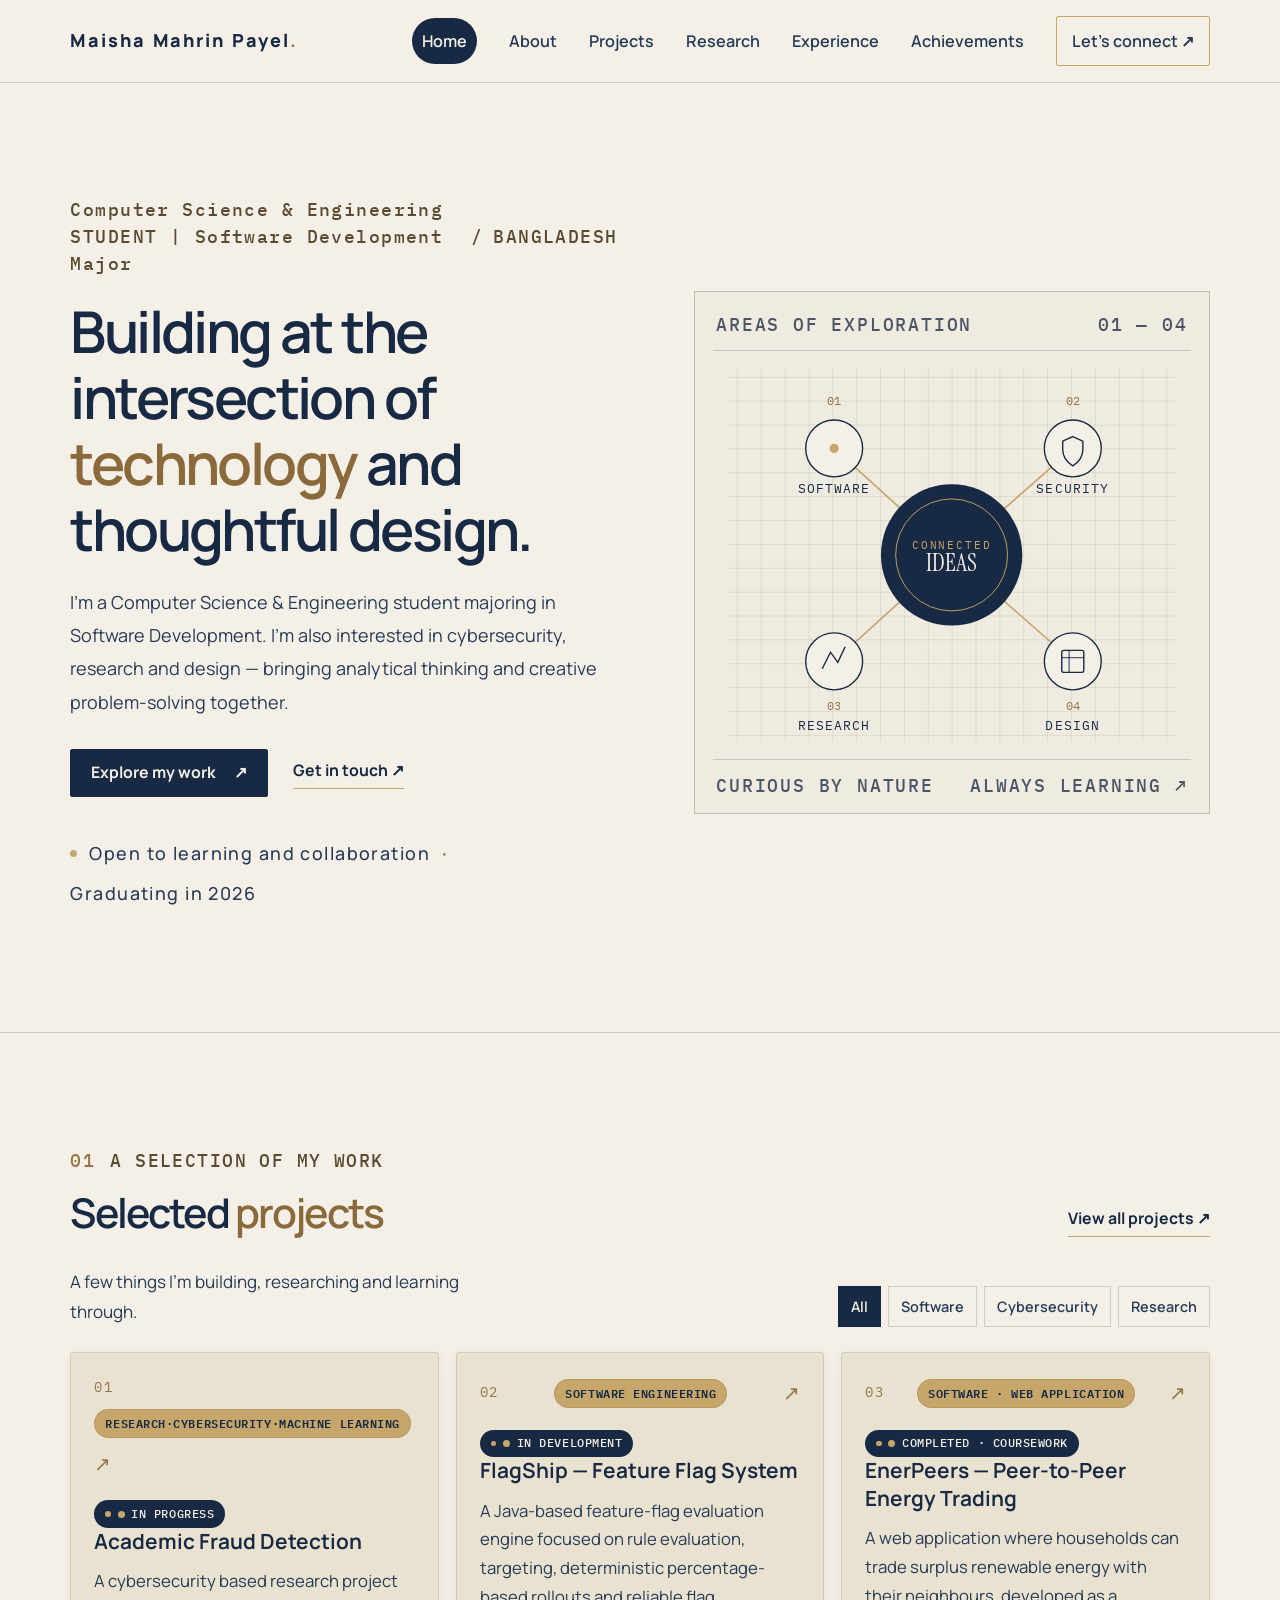
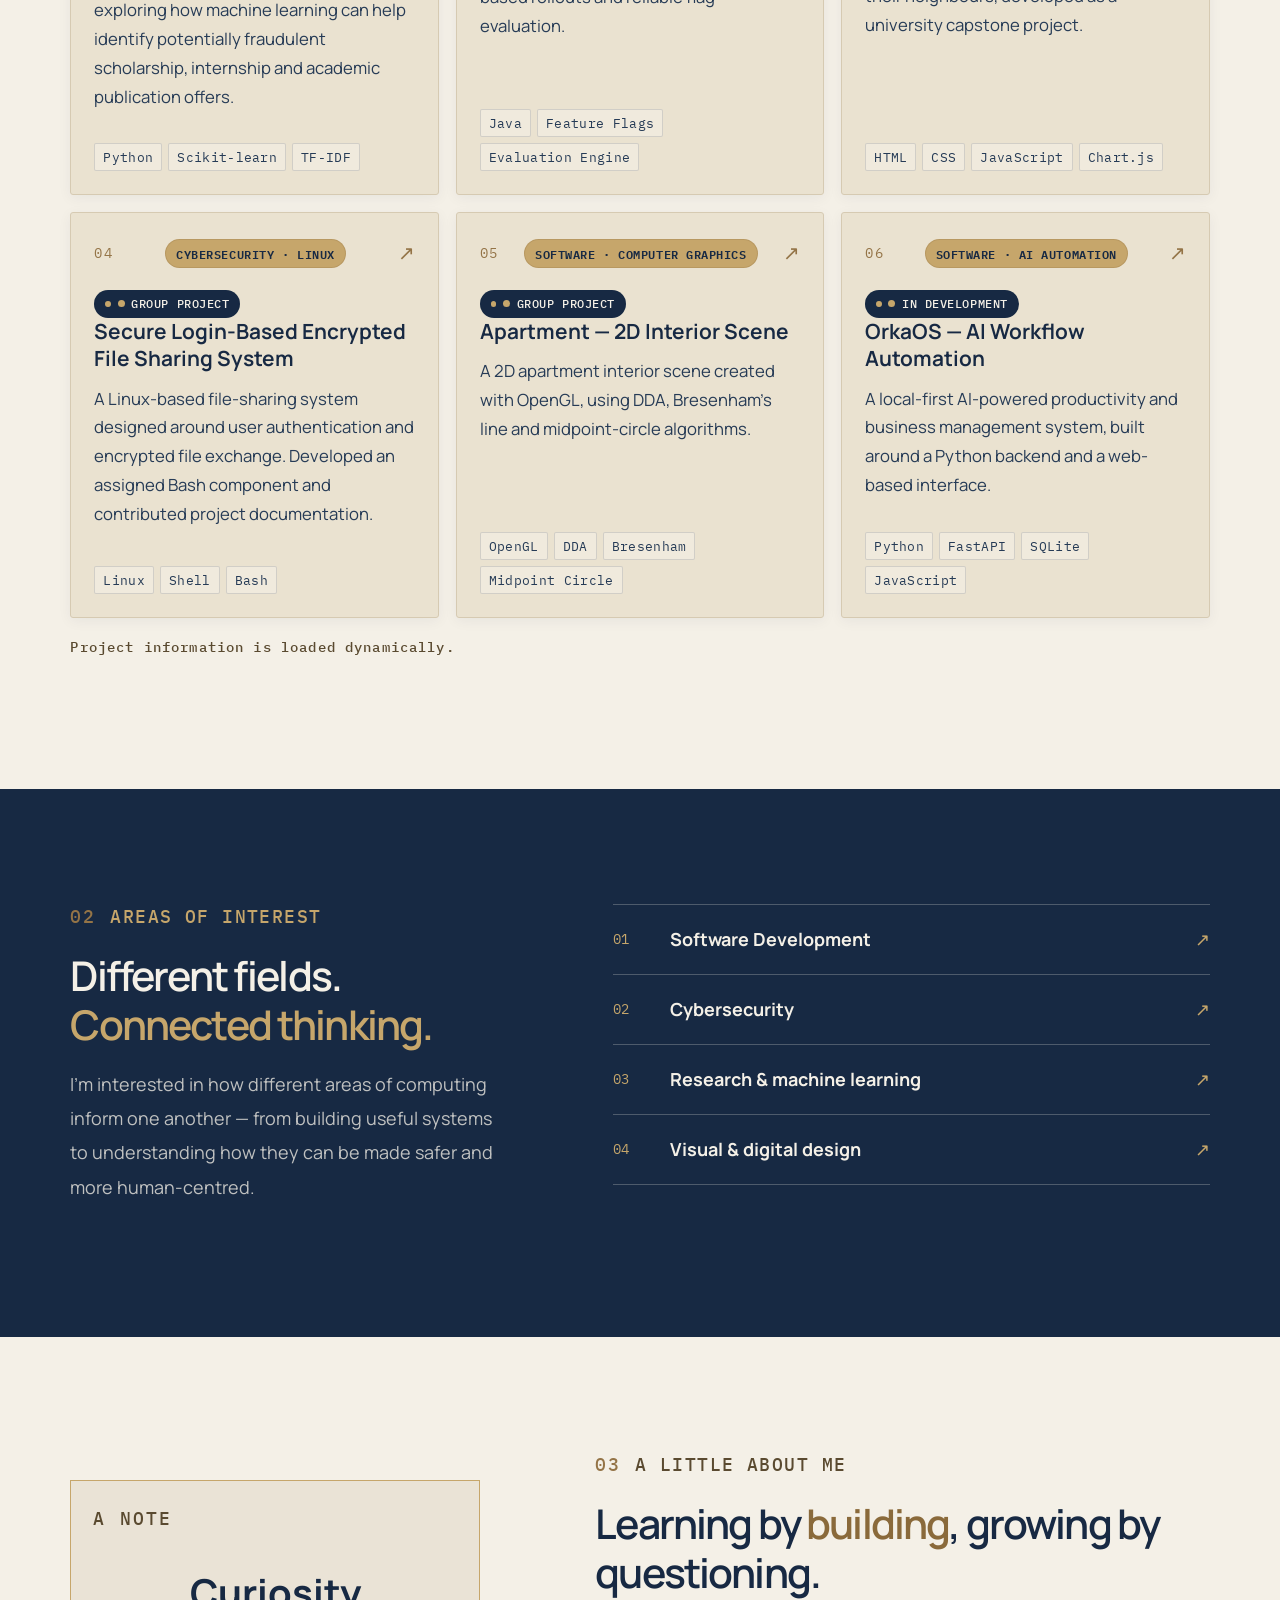
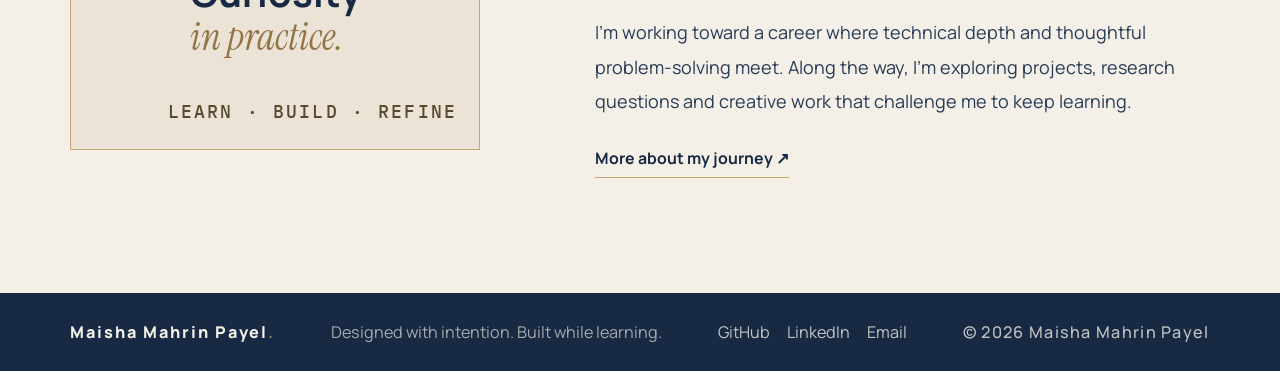
==== index.html @ 0f5368b3 "Initial portfolio" ====
<!DOCTYPE html>
<html lang="en">
<head>
    <meta charset="UTF-8">
    <meta name="viewport" content="width=device-width, initial-scale=1.0">

    <meta name="description" content="Personal portfolio of a Computer Science & Engineering student exploring software, cybersecurity, research and design.">

    <meta property="og:type" content="website">
    <meta property="og:title" content="Maisha Mahrin payel | Computer Science & Engineering Student">
    <meta property="og:description" content="Personal portfolio of a Computer Science & Engineering student exploring software, cybersecurity, research and design.">
    <meta name="theme-color" content="#172943">
    <link rel="icon" href="images/favicon.svg" type="image/svg+xml">

    <title>Maisha Mahrin Payel | Computer Science & Engineering Student | Software Development  Major</title>

    <!-- Google Fonts -->
    <link rel="preconnect" href="https://fonts.googleapis.com">
    <link rel="preconnect" href="https://fonts.gstatic.com" crossorigin>

    <link href="https://fonts.googleapis.com/css2?family=IBM+Plex+Mono:wght@400;500&family=Instrument+Serif:ital@0;1&family=Manrope:wght@400;500;600;700;800&display=swap" rel="stylesheet">

    <!-- CSS -->
    <link rel="stylesheet" href="css/style.css">

    <!-- jQuery -->
    <script src="https://code.jquery.com/jquery-3.7.1.min.js" defer></script>

    <!-- JavaScript -->
    <script src="js/script.js" defer></script>
</head>

<body>

    <a class="skip-link" href="#main">Skip to content</a>

    <!-- NAVIGATION -->
    <header class="site-header">
        <div class="container nav-container">

            <a href="index.html" class="logo">
                Maisha Mahrin Payel<span>.</span>
            </a>

            <button class="menu-toggle"
                    aria-label="Open navigation"
                    aria-expanded="false"
                    aria-controls="primary-nav">
                <span></span>
                <span></span>
            </button>

            <nav id="primary-nav" class="navigation">
                <a href="index.html" class="active">Home</a>
                <a href="about.html">About</a>
                <a href="projects.html">Projects</a>
                <a href="research.html">Research</a>
                <a href="experience.html">Experience</a>
                <a href="achievements.html">Achievements</a>
                <a href="contact.html" class="nav-contact">
                    Let's connect ↗
                </a>
            </nav>

        </div>
    </header>


    <main id="main">

        <!-- HERO SECTION -->
        <section class="hero">
            <div class="container hero-layout">

                <div class="hero-content">

                    <p class="eyebrow">
                        Computer Science & Engineering  STUDENT | Software Development  Major
                        <span>/</span>
                        BANGLADESH
                    </p>

                    <h1>
                        Building at the intersection of
                        <em>technology</em> and thoughtful design.
                    </h1>

                    <p class="hero-description">
                        I'm a Computer Science & Engineering  student majoring in Software
                        Development. I'm also interested in cybersecurity, research and design —
                        bringing analytical thinking and creative
                        problem-solving together.
                    </p>

                    <div class="hero-buttons">
                        <a href="#selected-work" class="button button-primary">
                            Explore my work <span>↗</span>
                        </a>

                        <a href="contact.html" class="text-link">
                            Get in touch ↗
                        </a>
                    </div>

                    <div class="hero-meta">
                        <span class="status-dot"></span>
                        Open to learning and collaboration
                        <span class="meta-separator">·</span>
                        Graduating in 2026
                    </div>

                </div>


                <!-- CUSTOM VISUAL -->
                <div class="hero-visual">

                    <div class="visual-header">
                        <span>AREAS OF EXPLORATION</span>
                        <span>01 — 04</span>
                    </div>

                    <svg class="systems-graphic"
                         viewBox="0 0 520 440"
                         role="img"
                         aria-labelledby="graphic-title graphic-description">

                        <title id="graphic-title">
                            Four connected disciplines
                        </title>

                        <desc id="graphic-description">
                            Software, cybersecurity, research and design
                            connected through a central system.
                        </desc>

                        <defs>
                            <pattern id="grid"
                                     width="26"
                                     height="26"
                                     patternUnits="userSpaceOnUse">
                                <path d="M 26 0 L 0 0 0 26"
                                      fill="none"
                                      stroke="#B9B09F"
                                      stroke-width=".65"/>
                            </pattern>
                        </defs>

                        <rect x="16" y="16"
                              width="488" height="408"
                              fill="url(#grid)"/>

                        <!-- Connections -->
                        <path d="M260 220 L132 104
                                 M260 220 L392 104
                                 M260 220 L132 336
                                 M260 220 L392 336"
                              fill="none"
                              stroke="#C6A66B"
                              stroke-width="1.8"/>

                        <!-- Central element -->
                        <circle cx="260" cy="220" r="77"
                                fill="#172943"/>

                        <circle cx="260" cy="220" r="61"
                                fill="none"
                                stroke="#C6A66B"/>

                        <text x="260" y="214"
                              text-anchor="middle"
                              class="svg-small">
                            CONNECTED
                        </text>

                        <text x="260" y="237"
                              text-anchor="middle"
                              class="svg-large">
                            IDEAS
                        </text>

                        <!-- Software -->
                        <circle cx="132" cy="104" r="31"
                                fill="#F4F0E7"
                                stroke="#172943"
                                stroke-width="1.5"/>

                        <circle cx="132" cy="104" r="5"
                                fill="#C6A66B"/>

                        <text x="132" y="57"
                              text-anchor="middle"
                              class="svg-number">01</text>

                        <text x="132" y="153"
                              text-anchor="middle"
                              class="svg-label">SOFTWARE</text>

                        <!-- Cybersecurity -->
                        <circle cx="392" cy="104" r="31"
                                fill="#F4F0E7"
                                stroke="#172943"
                                stroke-width="1.5"/>

                        <path d="M392 91 L403 96 V105
                                 C403 114 397 120 392 123
                                 C387 120 381 114 381 105 V96 Z"
                              fill="none"
                              stroke="#172943"
                              stroke-width="1.5"/>

                        <text x="392" y="57"
                              text-anchor="middle"
                              class="svg-number">02</text>

                        <text x="392" y="153"
                              text-anchor="middle"
                              class="svg-label">SECURITY</text>

                        <!-- Research -->
                        <circle cx="132" cy="336" r="31"
                                fill="#F4F0E7"
                                stroke="#172943"
                                stroke-width="1.5"/>

                        <path d="M119 344 L128 326 L136 337 L144 320"
                              fill="none"
                              stroke="#172943"
                              stroke-width="1.5"/>

                        <text x="132" y="389"
                              text-anchor="middle"
                              class="svg-number">03</text>

                        <text x="132" y="411"
                              text-anchor="middle"
                              class="svg-label">RESEARCH</text>

                        <!-- Design -->
                        <circle cx="392" cy="336" r="31"
                                fill="#F4F0E7"
                                stroke="#172943"
                                stroke-width="1.5"/>

                        <rect x="380" y="324"
                              width="24" height="24"
                              rx="2"
                              fill="none"
                              stroke="#172943"
                              stroke-width="1.5"/>

                        <path d="M380 332 H404 M388 324 V348"
                              stroke="#172943"/>

                        <text x="392" y="389"
                              text-anchor="middle"
                              class="svg-number">04</text>

                        <text x="392" y="411"
                              text-anchor="middle"
                              class="svg-label">DESIGN</text>

                    </svg>

                    <div class="visual-footer">
                        <span>CURIOUS BY NATURE</span>
                        <span>ALWAYS LEARNING ↗</span>
                    </div>

                </div>

            </div>
        </section>


        <!-- SELECTED PROJECTS -->
        <section class="section projects-section" id="selected-work">

            <div class="container">

                <div class="section-heading">
                    <div>
                        <p class="eyebrow">
                            <span class="gold-number">01</span>
                            A SELECTION OF MY WORK
                        </p>

                        <h2>Selected <em>projects</em></h2>
                    </div>

                    <a href="projects.html" class="text-link desktop-link">
                        View all projects ↗
                    </a>
                </div>


                <div class="project-toolbar">

                    <p>
                        A few things I'm building, researching
                        and learning through.
                    </p>

                    <div class="filters">
                        <button class="filter-button active"
                                data-filter="all"
                                aria-pressed="true">
                            All
                        </button>

                        <button class="filter-button"
                                data-filter="software"
                                aria-pressed="false">
                            Software
                        </button>

                        <button class="filter-button"
                                data-filter="security"
                                aria-pressed="false">
                            Cybersecurity
                        </button>

                        <button class="filter-button"
                                data-filter="research"
                                aria-pressed="false">
                            Research
                        </button>
                    </div>

                </div>


                <!-- AJAX inserts project cards here -->
                <div id="project-grid" class="project-grid" aria-live="polite">
                    <p class="loading-message">
                        Loading projects...
                    </p>
                </div>

                <p class="ajax-note">
                    Project information is loaded dynamically.
                </p>

                <a href="projects.html"
                   class="text-link mobile-project-link">
                    View all projects ↗
                </a>

            </div>
        </section>


        <!-- DISCIPLINES -->
        <section class="disciplines-section">

            <div class="container disciplines-layout">

                <div class="disciplines-intro">

                    <p class="eyebrow">
                        <span class="gold-number">02</span>
                        AREAS OF INTEREST
                    </p>

                    <h2>
                        Different fields.<br>
                        <em>Connected thinking.</em>
                    </h2>

                    <p>
                        I'm interested in how different areas of computing
                        inform one another — from building useful systems
                        to understanding how they can be made safer
                        and more human-centred.
                    </p>

                </div>


                <div class="discipline-list">

                    <a href="projects.html#software"
                       class="discipline-item">
                        <span>01</span>
                        <strong>Software Development </strong>
                        <span class="discipline-arrow">↗</span>
                    </a>

                    <a href="projects.html#cybersecurity"
                       class="discipline-item">
                        <span>02</span>
                        <strong>Cybersecurity</strong>
                        <span class="discipline-arrow">↗</span>
                    </a>

                    <a href="research.html"
                       class="discipline-item">
                        <span>03</span>
                        <strong>Research & machine learning</strong>
                        <span class="discipline-arrow">↗</span>
                    </a>

                    <a href="website.com"

                    class="discipline-item">
                        <span>04</span>
                        <strong>Visual & digital design</strong>
                        <span class="discipline-arrow">↗</span>
                    </a>

                </div>

            </div>
        </section>


        <!-- ABOUT PREVIEW -->
        <section class="section about-preview">

            <div class="container about-layout">

                <div class="about-visual">
                    <span class="about-visual-top">A NOTE</span>

                    <div>
                        <span>Curiosity</span>
                        <em>in practice.</em>
                    </div>

                    <span class="about-visual-bottom">
                        LEARN · BUILD · REFINE
                    </span>
                </div>


                <div class="about-content">

                    <p class="eyebrow">
                        <span class="gold-number">03</span>
                        A LITTLE ABOUT ME
                    </p>

                    <h2>
                        Learning by <em>building</em>,
                        growing by questioning.
                    </h2>

                    <p>
                        I'm working toward a career where technical depth
                        and thoughtful problem-solving meet. Along the way,
                        I'm exploring projects, research questions and
                        creative work that challenge me to keep learning.
                    </p>

                    <a href="about.html" class="text-link">
                        More about my journey ↗
                    </a>

                </div>

            </div>
        </section>

    </main>


    <!-- FOOTER -->
            <footer class="site-footer">

        <div class="container footer-content">

            <a href="index.html" class="logo footer-logo">
                Maisha Mahrin Payel<span>.</span>
            </a>

            <p>Designed with intention. Built while learning.</p>

            <div class="footer-links">
                <a href="https://github.com/Maisha-mp" target="_blank" rel="noopener">GitHub</a>
                <a href="https://www.linkedin.com/in/maisha-mahrin-payel-99aaa5438/" target="_blank" rel="noopener">LinkedIn</a>
                <a href="mailto:maishamahrinpayel@gmail.com">Email</a>
            </div>

            <span class="copyright">
                © <span id="current-year"></span> Maisha Mahrin Payel
            </span>

        </div>
</footer>

</body>
</html>
---- css/style.css ----
/* =========================================*

   PERSONAL PORTFOLIO

   Cream + Navy + Champagne Gold

   Consolidated stylesheet

*========================================= */

:root {

    /* Colour palette */

    --cream: #F4F0E7;

    --cream-dark: #EAE3D6;

    --navy: #172943;

    --navy-soft: #263B56;

    --gold: #C6A66B;

    --gold-dark: #947447;

    --accent: #8A6A3B;

    --ink-soft: #5a4a30;

    --muted: #4A5566;

    --line: rgba(23, 41, 67, 0.18);

    /* Card and box colours */

    --card-bg: #EAE2D0;

    --card-border: #D6CAB2;

    --box-bg: #F4F0E7;

    /* Typography */

    --serif: "Instrument Serif", Georgia, serif;

    --sans: "Manrope", Arial, sans-serif;

    --mono: "IBM Plex Mono", monospace;

    /* Layout */

    --max-width: 1360px;

    --gutter: clamp(22px, 5.5vw, 76px);

    --section-space: clamp(76px, 9vw, 124px);

}

/* =========================================*

   RESET & GLOBAL STYLES

*========================================= */

* {

    box-sizing: border-box;

}

html {

    /* 112.5% = 18px root, so all rem sizes grow by 12.5% */

    font-size: 112.5%;

    scroll-behavior: smooth;

    scroll-padding-top: 90px;

}

body {

    margin: 0;

    background: var(--cream);

    color: var(--navy);

    font-family: var(--sans);

    font-size: clamp(1rem, 1.15vw, 1.2rem);

    line-height: 1.75;

    -webkit-font-smoothing: antialiased;

}

a {

    color: inherit;

    text-decoration: none;

}

button,

input,

select,

textarea {

    font: inherit;

}

button {

    color: inherit;

}

::selection {

    background: var(--navy);

    color: var(--cream);

}

.container {

    width: min(var(--max-width), calc(100% - var(--gutter) * 2));

    margin-inline: auto;

}

.skip-link {

    position: absolute;

    top: -60px;

    left: 12px;

    z-index: 100;

    padding: 10px 14px;

    background: var(--navy);

    color: var(--cream);

}

.skip-link:focus {

    top: 12px;

}

/* =========================================*

   NAVIGATION

*========================================= */

.site-header {

    position: relative;

    z-index: 20;

    background: var(--cream);

    border-bottom: 1px solid var(--line);

}

.nav-container {

    min-height: 82px;

    display: flex;

    align-items: center;

    justify-content: space-between;

    gap: 30px;

}

.logo {

    font-size: clamp(1rem, 1.3vw, 1.15rem);

    font-weight: 800;

    letter-spacing: 0.12em;

    white-space: nowrap;

}

.logo span {

    color: var(--gold-dark);

}

.navigation {

    display: flex;

    align-items: center;

    gap: clamp(17px, 2.5vw, 34px);

}

.navigation a {

    display: inline-flex;

    align-items: center;

    color: var(--navy-soft);

    font-size: clamp(0.9rem, 1vw, 0.98rem);

    font-weight: 600;

    transition: transform 0.25s ease, color 0.25s ease;

}

/* Dock-style magnify on hover */

.navigation a:not(.nav-contact):hover {

    transform: scale(1.12);

}

/* Current page: filled circle behind the link text */

.navigation a.active:not(.nav-contact) {

    min-width: 2.8em;

    height: 2.8em;

    padding: 0 0.6em;

    justify-content: center;

    border-radius: 999px;

    background: var(--navy);

    color: var(--cream);

}

.navigation a.active:not(.nav-contact):hover {

    color: var(--cream);

}

.navigation .nav-contact {

    padding: 10px 15px;

    border: 1px solid var(--gold);

    border-radius: 2px;

}

.navigation a:hover,

.navigation a.active {

    color: var(--gold-dark);

}

.navigation a.active:not(.nav-contact),

.navigation a.active:not(.nav-contact):hover {

    color: var(--cream);

}

.menu-toggle {

    display: none;

    border: 1px solid var(--line);

    background: transparent;

    padding: 10px;

    cursor: pointer;

}

.menu-toggle span {

    display: block;

    width: 21px;

    height: 1px;

    margin: 5px;

    background: var(--navy);

}

/* =========================================*

   TYPOGRAPHY & REUSABLE ELEMENTS

*========================================= */

h1,

h2,

h3,

p {

    margin-top: 0;

}

h1,

h2,

h3 {

    color: var(--navy);

}

h1,

h2 {

    font-weight: 600;

    letter-spacing: -0.045em;

    line-height: 1.2;

}

h1 {

    max-width: 760px;

    margin-bottom: 23px;

    font-size: clamp(2.7rem, 4.5vw, 4rem);

    line-height: 1.15;

}

h2 {

    margin-bottom: 18px;

    font-size: clamp(2.1rem, 3.2vw, 2.9rem);

}

/* Accent words in headings: same font, different colour */

h1 em,

h2 em,

h3 em {

    font-family: inherit;

    font-style: normal;

    font-weight: inherit;

    color: var(--accent);

}

/* Small labels: larger and darker everywhere */

.eyebrow,

.visual-header,

.visual-footer,

.hero-meta,

.project-category,

.project-tech,

.ajax-note,

.copyright,

.about-visual-top,

.about-visual-bottom,

.detail-category,

.detail-skills {

    font-size: clamp(0.85rem, 0.78rem + 0.3vw, 1.05rem);

    font-weight: 500;

    letter-spacing: 0.08em;

    color: var(--ink-soft);

}

.eyebrow {

    display: flex;

    align-items: center;

    gap: 10px;

    margin-bottom: 20px;

    font-family: var(--mono);

    line-height: 1.5;

}

.gold-number {

    color: var(--gold-dark);

    margin-right: 5px;

}

.section-heading {

    display: flex;

    align-items: end;

    justify-content: space-between;

    gap: 24px;

    margin-bottom: 30px;

}

.section-heading .eyebrow {

    margin-bottom: 13px;

}

.section-heading h2 {

    margin-bottom: 0;

}

.text-link {

    display: inline-flex;

    align-items: center;

    gap: 9px;

    padding-bottom: 4px;

    border-bottom: 1px solid var(--gold);

    font-size: clamp(0.88rem, 0.95vw, 0.98rem);

    font-weight: 700;

    transition: gap 0.2s ease;

}

.text-link:hover {

    gap: 14px;

}

.button {

    display: inline-flex;

    align-items: center;

    justify-content: center;

    gap: 18px;

    min-height: 48px;

    padding: 0 20px;

    border: 1px solid var(--navy);

    border-radius: 2px;

    font-size: clamp(0.88rem, 0.95vw, 1rem);

    font-weight: 700;

    cursor: pointer;

    transition: 0.2s ease;

}

.button:hover {

    transform: translateY(-2px);

}

.button-primary {

    background: var(--navy);

    color: var(--cream);

}

.button-primary:hover {

    background: var(--navy-soft);

}

/* Marks details still to be filled in. Search for class="personal" */

.personal,

.detail-personal {

   padding: 0;
    border-bottom: 0;
    background: none;

}

/* =========================================*

   HERO SECTION

*========================================= */

.hero {

    padding: clamp(65px, 8vw, 105px) 0 clamp(75px, 9vw, 112px);

}

.hero-layout {

    display: grid;

    grid-template-columns: minmax(0, 1.03fr) minmax(390px, 0.97fr);

    align-items: center;

    gap: clamp(36px, 6vw, 82px);

}

.hero-content {

    padding-block: 12px;

}

.hero-description {

    max-width: 640px;

    margin-bottom: 30px;

    color: var(--navy-soft);

    font-size: clamp(1rem, 1.2vw, 1.15rem);

    line-height: 1.85;

}

.hero-buttons {

    display: flex;

    align-items: center;

    flex-wrap: wrap;

    gap: 25px;

}

.hero-meta {

    display: flex;

    align-items: center;

    flex-wrap: wrap;

    gap: 12px;

    margin-top: 42px;

    color: var(--navy-soft);

    font-family: var(--sans);

    line-height: 1.6;

}

.status-dot {

    width: 7px;

    height: 7px;

    flex-shrink: 0;

    border-radius: 50%;

    background: var(--gold);

}

.meta-separator {

    color: var(--gold-dark);

    font-weight: 700;

}

/* =========================================*

   HERO VISUAL & SVG

*========================================= */

.hero-visual {

    padding: 17px 18px 12px;

    border: 1px solid rgba(23, 41, 67, 0.24);

    background: rgba(234, 227, 214, 0.42);

}

.visual-header,

.visual-footer {

    display: flex;

    justify-content: space-between;

    color: var(--muted);

    font-family: var(--mono);

    letter-spacing: 0.1em;

}

.visual-header {

    padding: 0 3px 10px;

    border-bottom: 1px solid var(--line);

}

.visual-footer {

    padding: 10px 3px 0;

    border-top: 1px solid var(--line);

}

.systems-graphic {

    display: block;

    width: 100%;

    margin: 2px auto;

}

.svg-small {

    fill: var(--gold);

    font: 12px var(--mono);

    letter-spacing: 2px;

}

.svg-large {

    fill: var(--cream);

    font: 26px var(--serif);

}

.svg-number {

    fill: var(--gold-dark);

    font: 13px var(--mono);

}

.svg-label {

    fill: var(--navy);

    font: 14px var(--mono);

    letter-spacing: 1.2px;

}

/* =========================================*

   SELECTED PROJECTS (index.html and projects.html)

*========================================= */

.section {

    padding: var(--section-space) 0;

}

.projects-section {

    border-top: 1px solid var(--line);

}

.project-toolbar {

    display: flex;

    align-items: end;

    justify-content: space-between;

    gap: 24px;

    margin-bottom: 25px;

}

.project-toolbar > p {

    max-width: 420px;

    margin-bottom: 0;

    color: var(--navy-soft);

    font-size: clamp(0.95rem, 1.1vw, 1.08rem);

}

.filters {

    display: flex;

    flex-wrap: wrap;

    gap: 7px;

}

.filter-button {

    padding: 7px 12px;

    border: 1px solid var(--line);

    background: transparent;

    color: var(--navy-soft);

    font-size: clamp(0.8rem, 0.9vw, 0.9rem);

    font-weight: 600;

    cursor: pointer;

}

.filter-button:hover,

.filter-button.active {

    border-color: var(--navy);

    background: var(--navy);

    color: var(--cream);

}

.project-grid {

    display: grid;

    grid-template-columns: repeat(3, minmax(0, 1fr));

    gap: 17px;

    min-height: 190px;

}

.project-card {

    display: flex;

    flex-direction: column;

    min-height: 255px;

    padding: 23px;

    border: 1px solid var(--card-border);

    background: var(--card-bg);

    box-shadow: 0 2px 10px rgba(23, 41, 67, 0.06);

    transition: 0.2s ease;

}

.project-card:hover {

    transform: translateY(-4px);

    border-color: var(--gold);

}

.project-card-top {

    display: flex;

    justify-content: space-between;

    align-items: center;

    gap: 0.75rem;

    margin-bottom: 27px;

}

.project-category {

    white-space: nowrap;

    font-size: 0.78rem;

    letter-spacing: 0.06em;

    text-transform: uppercase;

    font-family: var(--mono);

}

.project-card h3 {

    margin-bottom: 10px;

    font-size: clamp(1.2rem, 1.6vw, 1.45rem);

    line-height: 1.35;

}

.project-card p {

    margin-bottom: 22px;

    color: var(--muted);

    font-size: clamp(0.95rem, 1.1vw, 1.05rem);

    line-height: 1.8;

}

/* Inner boxes inside the card */

.project-box {

    background: var(--box-bg);

    border: 1px solid var(--card-border);

    border-radius: 8px;

    padding: 0.9rem 1rem;

}

.project-title-box {

    margin: 1rem 0 0.75rem;

}

.project-title-box h3 {

    margin: 0;

}

.project-desc-box {

    margin-bottom: 1rem;

}

.project-desc-box p {

    margin: 0;

}

.project-card-bottom {

    display: flex;

    align-items: center;

    gap: 0.75rem;

    margin-top: auto;

}

.project-skills-box {

    flex: 1;

    min-width: 0;

    padding: 0.7rem 1rem;

}

.project-tech {

    font-family: var(--mono);

    font-size: clamp(0.8rem, 0.88vw, 0.9rem);

    letter-spacing: 0.07em;

    text-transform: uppercase;

    color: var(--navy-soft);

    line-height: 1.7;

}

/* Status pill: filled, text only, not clickable.*

*   Used on project cards (.project-status) and the detail page (.detail-status). */

.project-status,

.detail-status {

    display: inline-flex;

    align-items: center;

    gap: 0.5em;

    align-self: flex-start;

    padding: 0.35em 0.9em;

    border-radius: 999px;

    background: var(--navy);

    color: var(--cream);

    font-family: var(--mono);

    font-size: 0.72rem;

    letter-spacing: 0.06em;

    text-transform: uppercase;

    white-space: nowrap;

    pointer-events: none;

    cursor: default;

}

.project-status::before,

.detail-status::before {

    content: "";

    width: 0.5em;

    height: 0.5em;

    border-radius: 50%;

    background: var(--gold);

}

.loading-message,

.empty-message,

.error-message {

    grid-column: 1 / -1;

    padding: 24px;

    border: 1px dashed var(--line);

    color: var(--muted);

    font-size: clamp(0.95rem, 1vw, 1.05rem);

}

.ajax-note {

    margin-top: 16px;

    font-family: var(--mono);

    font-size: clamp(0.8rem, 0.9vw, 0.9rem);

}

.mobile-project-link {

    display: none;

    margin-top: 24px;

}

/* =========================================*

   DISCIPLINES SECTION

*========================================= */

.disciplines-section {

    padding: var(--section-space) 0;

    background: var(--navy);

    color: var(--cream);

}

.disciplines-layout {

    display: grid;

    grid-template-columns: 0.85fr 1.15fr;

    gap: clamp(45px, 8vw, 110px);

}

.disciplines-section .eyebrow {

    color: var(--gold);

}

.disciplines-section h2 {

    color: var(--cream);

}

.disciplines-section h2 em {

    color: var(--gold);

}

.disciplines-intro > p:last-child {

    max-width: 430px;

    color: rgba(244, 240, 231, 0.76);

    font-size: clamp(1rem, 1.1vw, 1.1rem);

    line-height: 1.9;

}

.discipline-list {

    border-top: 1px solid rgba(244, 240, 231, 0.25);

}

.discipline-item {

    display: grid;

    grid-template-columns: 45px 1fr 24px;

    align-items: center;

    gap: 12px;

    min-height: 70px;

    border-bottom: 1px solid rgba(244, 240, 231, 0.25);

    transition: 0.2s ease;

}

.discipline-item:hover {

    padding-inline: 8px;

    color: var(--gold);

}

.discipline-item > span:first-child {

    color: var(--gold);

    font-family: var(--mono);

    font-size: clamp(0.75rem, 0.85vw, 0.85rem);

}

.discipline-item strong {

    font-size: clamp(1rem, 1.25vw, 1.15rem);

}

.discipline-arrow {

    justify-self: end;

    color: var(--gold);

}

/* Non-link discipline item ("Soon") */

div.discipline-item {

    grid-template-columns: 45px 1fr auto;

    cursor: default;

}

div.discipline-item:hover {

    padding-inline: 0;

    color: inherit;

}

div.discipline-item .discipline-arrow {

    font-family: var(--mono);

    font-size: 0.75rem;

    letter-spacing: 0.08em;

    text-transform: uppercase;

}

/* =========================================*

   ABOUT PREVIEW (index.html)

*========================================= */

.about-layout {

    display: grid;

    grid-template-columns: 0.8fr 1.2fr;

    align-items: center;

    gap: clamp(45px, 9vw, 120px);

}

.about-visual {

    display: flex;

    flex-direction: column;

    justify-content: space-between;

    min-height: 270px;

    padding: 22px;

    border: 1px solid var(--gold);

    background: var(--cream-dark);

}

.about-visual-top,

.about-visual-bottom {

    font-family: var(--mono);

    letter-spacing: 0.12em;

}

.about-visual > div {

    align-self: center;

    color: var(--navy);

    font-size: clamp(2rem, 3vw, 2.6rem);

    font-weight: 700;

    line-height: 1.15;

}

.about-visual em {

    display: block;

    color: var(--gold-dark);

    font-family: var(--serif);

    font-weight: 400;

}

.about-visual-bottom {

    align-self: end;

}

.about-content > p:not(.eyebrow) {

    max-width: 640px;

    margin-bottom: 24px;

    color: var(--navy-soft);

    font-size: clamp(1rem, 1.1vw, 1.1rem);

    line-height: 1.9;

}

/* =========================================*

   CONTACT SECTION (contact.html)

*========================================= */

.contact-section {

    padding: var(--section-space) 0;

    background: var(--cream-dark);

    border-top: 1px solid var(--line);

}

.contact-layout {

    display: grid;

    grid-template-columns: 0.9fr 1.1fr;

    gap: clamp(45px, 8vw, 105px);

    align-items: start;

}

.contact-intro > p:not(.eyebrow) {

    max-width: 430px;

    color: var(--navy-soft);

    font-size: clamp(1rem, 1.1vw, 1.1rem);

    line-height: 1.85;

}

.contact-email {

    display: inline-block;

    margin-top: 12px;

    padding-bottom: 5px;

    border-bottom: 1px solid var(--gold);

    font-size: clamp(0.95rem, 1vw, 1.05rem);

    font-weight: 700;

}

.contact-form {

    display: grid;

    gap: 18px;

}

.form-group {

    display: grid;

    gap: 7px;

    margin: 0;

    padding: 0;

    border: 0;

}

.form-group > label,

.form-group legend {

    color: var(--navy);

    font-size: clamp(0.88rem, 0.95vw, 1rem);

    font-weight: 700;

}

.form-group input:not([_type_="radio"]),

.form-group select,

.form-group textarea {

    width: 100%;

    padding: 11px 12px;

    border: 1px solid rgba(23, 41, 67, 0.28);

    border-radius: 0;

    outline: none;

    background: var(--cream);

    color: var(--navy);

    font-size: clamp(0.95rem, 1vw, 1.05rem);

}

.form-group input:focus,

.form-group select:focus,

.form-group textarea:focus {

    border-color: var(--gold-dark);

    box-shadow: 0 0 0 2px rgba(198, 166, 107, 0.18);

}

.form-group textarea {

    min-height: 90px;

    resize: vertical;

}

.radio-group {

    display: flex;

    flex-wrap: wrap;

    gap: 12px 20px;

}

.radio-group legend {

    width: 100%;

    margin-bottom: 1px;

}

.radio-group label {

    display: inline-flex;

    align-items: center;

    gap: 7px;

    color: var(--navy-soft);

    font-size: clamp(0.85rem, 0.9vw, 0.95rem);

}

.radio-group input {

    accent-color: var(--navy);

}

.contact-form button {

    justify-self: start;

}

.form-feedback {

    margin-top: -7px;

    color: var(--muted);

    font-size: clamp(0.9rem, 0.95vw, 1rem);

}

/* Inline validation messages */

.field-error {

    display: block;

    min-height: 1em;

    margin-top: 0.35rem;

    font-size: 0.85rem;

    color: #b42318;

}

.form-group input[_aria-invalid_="true"],

.form-group select[_aria-invalid_="true"],

.form-group textarea[_aria-invalid_="true"] {

    border-color: #b42318;

}

.form-success {

    margin-top: 1rem;

    padding: 0.75rem 1rem;

    border-left: 3px solid #2e7d32;

    background: #eef6ee;

}

.form-success[hidden] {

    display: none;

}

.form-success a {

    color: var(--navy);

    border-bottom: 1px solid var(--gold);

    font-weight: 600;

}

.form-success .copy-draft {

    padding: 2px 10px;

    border: 1px solid var(--navy);

    background: transparent;

    cursor: pointer;

    font-weight: 600;

}

/* =========================================*

   FOOTER

*========================================= */

.site-footer {

    padding: 25px 0;

    background: var(--navy);

    color: var(--cream);

}

.footer-content {

    display: flex;

    align-items: center;

    justify-content: space-between;

    flex-wrap: wrap;

    gap: 18px 25px;

}

.footer-logo {

    color: var(--cream);

    font-size: clamp(0.9rem, 1vw, 1rem);

}

.footer-content > p {

    margin: 0;

    color: rgba(244, 240, 231, 0.65);

    font-size: clamp(0.9rem, 0.95vw, 1rem);

}

.footer-links {

    display: flex;

    flex-wrap: wrap;

    gap: 17px;

}

.footer-links a,

.copyright {

    color: rgba(244, 240, 231, 0.78);

    font-size: clamp(0.9rem, 0.95vw, 1rem);

}

.footer-links a:hover {

    color: var(--gold);

}

/* =========================================*

   INNER PAGES: SHARED

*========================================= */

.page-hero {

    padding: clamp(56px, 8vw, 104px) 0 clamp(36px, 5vw, 64px);

}

.page-hero h1 {

    max-width: 800px;

}

.page-lead {

    max-width: 720px;

    text-wrap: pretty;

    color: var(--navy-soft);

    font-size: clamp(1.02rem, 1.25vw, 1.18rem);

    line-height: 1.75;

}

/* =========================================*

   ABOUT PAGE (about.html)

*========================================= */

.profile-layout {

    display: grid;

    grid-template-columns: minmax(0, 0.8fr) minmax(0, 1.2fr);

    gap: clamp(32px, 6vw, 84px);

    align-items: start;

}

.profile-photo {

    margin: 0;

}

.profile-photo img {

    display: block;

    width: 100%;

    height: auto;

    border: 1px solid var(--line);

}

.profile-photo figcaption {

    margin-top: 10px;

    color: var(--muted);

    font-family: var(--mono);

    font-size: 0.85rem;

    letter-spacing: 0.06em;

}

.glance {

    margin: 26px 0 0;

    border-top: 1px solid var(--line);

}

.glance div {

    display: grid;

    grid-template-columns: 140px 1fr;

    gap: 16px;

    padding: 14px 0;

    border-bottom: 1px solid var(--line);

}

.glance dt {

    color: var(--gold-dark);

    font-family: var(--mono);

    font-size: 0.85rem;

    letter-spacing: 0.08em;

    text-transform: uppercase;

}

.glance dd {

    margin: 0;

    font-weight: 600;

}

.about-columns {

    display: grid;

    grid-template-columns: repeat(2, minmax(0, 1fr));

    gap: clamp(28px, 5vw, 72px);

}

.about-columns h2 {

    font-size: clamp(1.6rem, 2.3vw, 2.1rem);

}

.focus-list,

.method-list {

    margin: 0;

    padding: 0;

}

.focus-list {

    list-style: none;

    border-top: 1px solid var(--line);

}

.focus-list li {

    padding: 15px 0;

    border-bottom: 1px solid var(--line);

}

.focus-list strong {

    display: block;

    margin-bottom: 4px;

    font-size: 1.15rem;

}

.focus-list span {

    color: var(--muted);

    font-size: 1.02rem;

    line-height: 1.6;

}

/* Numbered list drawn with a CSS counter; it is still an <ol> */

.method-list {

    list-style: none;

    counter-reset: step;

    border-top: 1px solid var(--line);

}

.method-list li {

    counter-increment: step;

    display: grid;

    grid-template-columns: 44px 1fr;

    gap: 6px;

    padding: 15px 0;

    border-bottom: 1px solid var(--line);

    font-size: 1.12rem;

    line-height: 1.55;

}

.method-list li::before {

    content: counter(step) ".";

    color: var(--gold-dark);

    font-family: var(--mono);

    font-weight: 500;

}

.cta-band {

    border-top: 1px solid var(--line);

    text-align: left;

}

.cta-links {

    display: flex;

    flex-wrap: wrap;

    align-items: center;

    gap: 14px 28px;

    margin-top: 22px;

}

/* =========================================*

   PROJECT DETAIL PAGE (flagship.html)

*========================================= */

.detail-back {

    padding-top: 2rem;

}

.detail-grid {

    display: grid;

    grid-template-columns: 1fr 1fr;

    gap: 4rem;

    align-items: stretch;

    padding-top: 1.5rem;

    padding-bottom: 4rem;

}

/* Left column: title block centred vertically */

.detail-info {

    display: flex;

    flex-direction: column;

    justify-content: center;

    gap: 1rem;

}

.detail-content {

    min-width: 0;

}

.detail-category {

    margin: 0;

    font-size: 0.8rem;

}

.detail-title {

    margin: 0;

    font-size: clamp(2rem, 1.5rem + 2vw, 3.2rem);

    line-height: 1.1;

}

.detail-skills {

    margin: 0;

    font-size: 0.9rem;

}

.detail-links {

    display: flex;

    gap: 1.5rem;

}

.detail-section {

    margin-bottom: 2.5rem;

}

.detail-section h2 {

    margin-bottom: 0.75rem;

}

.detail-content blockquote {

    margin: 0;

    padding-left: 1.25rem;

    border-left: 2px solid var(--gold);

}

.detail-diagram {

    margin: 2rem 0 0;

    padding: 1.5rem;

    border: 1px solid var(--card-border);

    background: #EFE9DC;

}

.detail-diagram figcaption {

    margin-top: 1rem;

    font-family: var(--mono);

    font-size: 0.8rem;

    color: var(--ink-soft);

}

.diagram-flow {

    display: flex;

    flex-wrap: wrap;

    align-items: center;

    justify-content: center;

    gap: 0.6rem;

}

.diagram-node {

    padding: 0.9rem 0.8rem;

    border: 1.5px solid var(--navy);

    background: var(--cream);

    font-family: var(--mono);

    font-size: 0.85rem;

    text-align: center;

}

.diagram-arrow {

    color: var(--accent);

    font-size: 1.2rem;

}

/* =========================================*

   RESEARCH PAGE (research.html)

*========================================= */

.research-text {

    max-width: 66ch;

}

.research-text p {

    color: var(--muted);

    line-height: 1.8;

}

.tool-card {

    display: flex;

    flex-wrap: wrap;

    align-items: center;

    justify-content: space-between;

    gap: 18px 32px;

    padding: clamp(22px, 3vw, 34px);

    border: 1px solid var(--gold);

    background: rgba(234, 227, 214, 0.55);

}

.tool-card h2 {

    margin-bottom: 8px;

}

.tool-card p {

    max-width: 52ch;

    margin: 0;

    color: var(--muted);

}

/* =========================================*

   EXPERIENCE PAGE (experience.html)

*========================================= */

.timeline {

    list-style: none;

    margin: 0;

    padding: 0;

}

.timeline-item {

    display: grid;

    grid-template-columns: minmax(150px, 0.3fr) minmax(0, 1fr);

    gap: 12px clamp(24px, 5vw, 72px);

    padding: clamp(28px, 4vw, 44px) 0;

    border-top: 1px solid var(--line);

}

.timeline-date {

    font-family: var(--mono);

    font-size: 0.9rem;

    color: var(--gold-dark);

}

.timeline-body h2 {

    margin: 0 0 4px;

    font-size: clamp(1.4rem, 2.2vw, 1.8rem);

}

.timeline-org {

    margin: 0 0 14px;

    color: var(--navy-soft);

    font-weight: 600;

}

.timeline-body ul.timeline-points {

    margin: 0 0 18px;

    padding-left: 1.1em;

    max-width: 66ch;

    color: var(--muted);

    line-height: 1.8;

}

.skill-tags {

    display: flex;

    flex-wrap: wrap;

    gap: 6px;

    margin: 0;

    padding: 0;

    list-style: none;

}

.skill-tags li {

    padding: 4px 10px;

    border: 1px solid var(--line);

    font-size: 0.82rem;

    font-weight: 600;

    color: var(--navy-soft);

}

/* =========================================*

   TABLET (max-width: 980px)

*========================================= */

@media (max-width: 980px) {

    .navigation {

        gap: 16px;

    }

    .hero-layout {

        grid-template-columns: 1fr 0.9fr;

        gap: 30px;

    }

    .project-grid {

        grid-template-columns: repeat(2, 1fr);

    }

}

/* =========================================*

   MOBILE (max-width: 760px)

*========================================= */

@media (max-width: 760px) {

    :root {

        --gutter: 23px;

        --section-space: 72px;

    }

    .nav-container {

        min-height: 72px;

    }

    .menu-toggle {

        display: block;

    }

    .navigation {

        position: absolute;

        top: 71px;

        left: 0;

        right: 0;

        display: none;

        flex-direction: column;

        align-items: stretch;

        gap: 0;

        padding: 17px var(--gutter) 22px;

        border-bottom: 1px solid var(--line);

        background: var(--cream);

    }

    .navigation.is-open {

        display: flex;

    }

    .navigation a {

        padding: 12px 0;

        border-bottom: 1px solid var(--line);

        font-size: 1rem;

    }

    /* In the mobile list the active page is a full-width pill, not a circle */

    .navigation a.active:not(.nav-contact) {

        height: auto;

        min-width: 0;

        padding: 12px 16px;

        justify-content: flex-start;

        border-bottom: 1px solid var(--line);

        border-radius: 0;

        background: transparent;

        color: var(--gold-dark);

    }

    .navigation .nav-contact {

        margin-top: 12px;

        padding: 11px 13px;

        border: 1px solid var(--gold);

        justify-content: center;

    }

    .hero {

        padding-top: 60px;

    }

    .hero-layout {

        grid-template-columns: 1fr;

    }

    h1 {

        font-size: clamp(2.7rem, 8vw, 3.2rem);

    }

    h2 {

        font-size: clamp(2.1rem, 6vw, 2.6rem);

    }

    .hero-visual {

        max-width: 570px;

        width: 100%;

        margin: 12px auto 0;

    }

    .section-heading,

    .project-toolbar {

        align-items: start;

        flex-direction: column;

    }

    .desktop-link {

        display: none;

    }

    .mobile-project-link {

        display: inline-flex;

    }

    .project-grid {

        grid-template-columns: 1fr;

    }

    .project-card {

        min-height: 220px;

    }

    .disciplines-layout,

    .about-layout,

    .contact-layout {

        grid-template-columns: 1fr;

        gap: 38px;

    }

    .about-visual {

        min-height: 220px;

        max-width: 440px;

    }

    .footer-content {

        align-items: flex-start;

        flex-direction: column;

    }

    .profile-layout,

    .about-columns {

        grid-template-columns: 1fr;

    }

    .profile-photo {

        max-width: 320px;

    }

    .glance div {

        grid-template-columns: 110px 1fr;

    }

    .timeline-item {

        grid-template-columns: 1fr;

    }

    .detail-grid {

        grid-template-columns: 1fr;

        gap: 2.5rem;

    }

    .diagram-arrow {

        transform: rotate(90deg);

    }

}

/* =========================================*

   SMALL MOBILE (max-width: 420px)

*========================================= */

@media (max-width: 420px) {

    body {

        font-size: 1rem;

    }

    h1 {

        font-size: clamp(2.5rem, 10vw, 2.9rem);

    }

    h2 {

        font-size: clamp(2rem, 8vw, 2.3rem);

    }

    .hero-buttons {

        align-items: flex-start;

        flex-direction: column;

        gap: 17px;

    }

    .hero-meta {

        align-items: flex-start;

        flex-direction: column;

        gap: 7px;

    }

    .meta-separator {

        display: none;

    }

    .filter-button {

        padding: 7px 9px;

        font-size: 0.8rem;

    }

    .radio-group {

        flex-direction: column;

        gap: 8px;

    }

}

/* =========================================*

   REDUCED MOTION

*========================================= */

@media (prefers-reduced-motion: reduce) {

    *,

    *::before,

    *::after {

        scroll-behavior: auto !important;

        transition-duration: 0.01ms !important;

        animation-duration: 0.01ms !important;

    }

}
/* =========================================================
   PROJECT CARDS — refined metadata, preview and hover states
   Supports both the original and updated project-card markup.
========================================================= */

.project-card {
    min-width: 0;
    overflow: hidden;
    background: var(--card-bg);
    border: 1px solid var(--card-border);
    border-radius: 3px;
    box-shadow: 0 3px 14px rgba(23, 41, 67, 0.055);
    transition: transform 220ms ease, border-color 220ms ease, box-shadow 220ms ease;
}

.project-card:hover,
.project-card:focus-within {
    background: var(--card-bg);
    border-color: var(--gold);
    box-shadow: 0 9px 24px rgba(23, 41, 67, 0.09);
    transform: translateY(-3px);
}

.project-card-link {
    display: flex;
    min-width: 0;
    height: 100%;
    flex-direction: column;
    color: inherit;
}

.project-card-top {
    display: flex;
    align-items: center;
    justify-content: space-between;
    flex-wrap: wrap;
    gap: 9px;
    margin-bottom: 19px;
}

.project-card-number {
    color: var(--gold-dark);
    font-family: var(--mono);
    font-size: 0.76rem;
    letter-spacing: 0.1em;
    font-variant-numeric: tabular-nums;
}

/* Category is a filled label, not plain text. */
.project-category,
.project-card-category,
.detail-category {
    display: inline-flex;
    width: fit-content;
    max-width: 100%;
    align-items: center;
    justify-content: center;
    padding: 0.42em 0.82em;
    border: 1px solid rgba(148, 116, 71, 0.28);
    border-radius: 999px;
    background: var(--gold);
    color: var(--navy);
    font-family: var(--mono);
    font-size: 0.68rem;
    font-weight: 600;
    letter-spacing: 0.045em;
    line-height: 1.35;
    text-align: center;
    text-transform: uppercase;
    white-space: normal;
}

/* Status is a filled, non-button badge with a distinct status dot. */
.project-status,
.project-card-status,
.detail-status {
    display: inline-flex;
    width: fit-content;
    max-width: 100%;
    min-height: 27px;
    align-items: center;
    justify-content: center;
    gap: 0.55em;
    padding: 0.38em 0.82em;
    border: 1px solid rgba(23, 41, 67, 0.12);
    border-radius: 999px;
    background: var(--navy);
    color: var(--cream);
    font-family: var(--mono);
    font-size: 0.67rem;
    font-weight: 500;
    letter-spacing: 0.045em;
    line-height: 1.35;
    text-align: center;
    text-transform: uppercase;
    white-space: normal;
    pointer-events: none;
    cursor: default;
}

.project-status::before,
.project-card-status::before,
.detail-status::before {
    content: "";
    display: inline-block;
    width: 0.48em;
    height: 0.48em;
    flex: 0 0 0.48em;
    border-radius: 50%;
    background: var(--gold);
}

.project-card-content {
    display: flex;
    min-width: 0;
    flex: 1;
    flex-direction: column;
}

.project-card-title,
.project-card h3 {
    margin: 0 0 12px;
    color: var(--navy);
    font-size: clamp(1.16rem, 1.45vw, 1.42rem);
    font-weight: 650;
    line-height: 1.32;
    overflow-wrap: anywhere;
}

.project-card-description,
.project-card p {
    margin: 0 0 18px;
    color: var(--navy-soft);
    font-size: 0.93rem;
    line-height: 1.72;
    overflow-wrap: anywhere;
}

/* Real personal element in the card markup; no fake title pseudo-image. */
.project-card-image,
.project-card-preview {
    position: relative;
    display: grid;
    width: 100%;
    min-width: 0;
    aspect-ratio: 16 / 9;
    place-items: center;
    overflow: hidden;
    margin: 4px 0 18px;
    border: 1px solid rgba(23, 41, 67, 0.13);
    background:
        linear-gradient(135deg, rgba(198, 166, 107, 0.17), transparent 48%),
        repeating-linear-gradient(135deg, rgba(23, 41, 67, 0.035) 0 1px, transparent 1px 12px),
        #E3D9C6;
}

.project-card-image-personal,
.project-card-preview-personal {
    display: grid;
    width: 100%;
    height: 100%;
    place-items: center;
    padding: 16px;
    color: rgba(23, 41, 67, 0.62);
    font-family: var(--mono);
    font-size: clamp(0.65rem, 0.8vw, 0.76rem);
    font-weight: 500;
    letter-spacing: 0.16em;
    text-align: center;
    text-transform: uppercase;
}

.project-card-image img,
.project-card-preview img {
    display: block;
    width: 100%;
    height: 100%;
    object-fit: cover;
}

.project-card-footer,
.project-card-bottom {
    display: flex;
    align-items: center;
    justify-content: space-between;
    flex-wrap: wrap;
    gap: 12px;
    margin-top: auto;
    padding-top: 14px;
}

.project-card-technologies,
.project-tech,
.project-tech-tag {
    display: flex;
    flex-wrap: wrap;
    gap: 6px;
    color: var(--navy-soft);
    font-family: var(--mono);
    font-size: 0.7rem;
    letter-spacing: 0.025em;
    line-height: 1.6;
}

.project-tech-tag {
    display: inline-flex;
    padding: 3px 8px;
    border: 1px solid rgba(23, 41, 67, 0.14);
    border-radius: 2px;
    background: rgba(244, 240, 231, 0.55);
}

.project-card-arrow {
    flex: 0 0 auto;
    color: var(--gold-dark);
    font-size: 1.1rem;
    transition: transform 180ms ease;
}

.project-card:hover .project-card-arrow,
.project-card:focus-within .project-card-arrow {
    transform: translateX(4px);
}

/* =========================================================
   PROJECT DETAIL WORKFLOWS — centered boxes and clean connectors
========================================================= */

.detail-diagram {
    width: 100%;
    min-width: 0;
    overflow: hidden;
    margin: 2rem 0 0;
    padding: clamp(14px, 2.2vw, 26px);
    border: 1px solid var(--card-border);
    border-radius: 3px;
    background: #EFE9DC;
}

.detail-diagram * {
    box-sizing: border-box;
}

.diagram-flow,
.workflow-flow {
    display: flex;
    width: 100%;
    min-width: 0;
    align-items: stretch;
    justify-content: center;
    flex-wrap: wrap;
    gap: 10px;
}

.diagram-node,
.diagram-box,
.workflow-node,
.workflow-box {
    display: flex;
    min-width: 0;
    min-height: 76px;
    flex: 1 1 145px;
    align-items: center;
    justify-content: center;
    padding: 14px 12px;
    border: 1px solid rgba(23, 41, 67, 0.55);
    border-radius: 3px;
    background: var(--cream);
    color: var(--navy);
    font-family: var(--sans);
    font-size: clamp(0.78rem, 0.95vw, 0.9rem);
    font-weight: 650;
    line-height: 1.45;
    text-align: center;
    white-space: normal;
    overflow-wrap: anywhere;
    word-break: normal;
}

.diagram-text,
.workflow-text {
    display: block;
    max-width: 100%;
    margin: 0;
    padding: 0;
    color: inherit;
    font: inherit;
    line-height: inherit;
    text-align: center;
    white-space: normal;
    overflow-wrap: anywhere;
}

.diagram-arrow,
.workflow-arrow {
    display: flex;
    flex: 0 0 auto;
    align-items: center;
    justify-content: center;
    align-self: center;
    min-width: 22px;
    color: var(--gold-dark);
    font-size: 1.15rem;
    line-height: 1;
}

.diagram-line,
.workflow-line {
    display: block;
    flex: 0 0 auto;
    align-self: center;
    width: clamp(18px, 3vw, 42px);
    height: 1px;
    border: 0;
    background: var(--gold-dark);
    box-shadow: none;
}

/* SVG workflow labels: center text within its own node and avoid clipping. */
.detail-diagram svg {
    display: block;
    width: 100%;
    max-width: 100%;
    height: auto;
    overflow: visible;
}

.detail-diagram svg .diagram-box,
.detail-diagram svg rect.diagram-box,
.detail-diagram svg .workflow-box {
    fill: var(--cream);
    stroke: var(--navy);
    stroke-width: 1.5;
}

.detail-diagram svg .diagram-text,
.detail-diagram svg text.diagram-text,
.detail-diagram svg .workflow-text,
.detail-diagram svg text.workflow-text {
    fill: var(--navy);
    font-family: var(--sans);
    font-size: 13px;
    font-weight: 600;
    text-anchor: middle;
    dominant-baseline: middle;
}

.detail-diagram svg .diagram-line,
.detail-diagram svg line.diagram-line,
.detail-diagram svg .workflow-line {
    fill: none;
    stroke: var(--gold-dark);
    stroke-width: 1.6;
    stroke-linecap: round;
    stroke-linejoin: round;
}

.detail-diagram svg .diagram-arrow,
.detail-diagram svg .workflow-arrow {
    fill: var(--gold-dark);
    stroke: var(--gold-dark);
}

.detail-diagram figcaption {
    max-width: 72ch;
    margin-top: 16px;
    color: var(--ink-soft);
    font-family: var(--mono);
    font-size: 0.75rem;
    line-height: 1.6;
}

@media (max-width: 760px) {
    .project-card {
        min-height: 0;
    }

    .project-card-top {
        margin-bottom: 15px;
    }

    .project-card-image,
    .project-card-preview {
        aspect-ratio: 16 / 9;
    }

    .diagram-flow,
    .workflow-flow {
        flex-direction: column;
        align-items: stretch;
    }

    .diagram-node,
    .diagram-box,
    .workflow-node,
    .workflow-box {
        width: 100%;
        min-height: 64px;
        flex: 0 1 auto;
    }

    .diagram-arrow,
    .workflow-arrow {
        min-height: 18px;
        transform: rotate(90deg);
    }

    .diagram-line,
    .workflow-line {
        width: 1px;
        height: 22px;
        align-self: center;
    }

    .detail-diagram {
        padding: 12px;
    }

    .detail-diagram svg {
        min-width: 0;
    }
}

@media (max-width: 420px) {
    .project-card {
        padding: 18px;
    }

    .project-category,
    .project-card-category,
    .project-status,
    .project-card-status,
    .detail-category,
    .detail-status {
        font-size: 0.62rem;
    }
}

/* =========================================================
   PROJECTS PAGE + PROJECT DETAIL LAYOUT FIX
   Scoped to the existing project cards and detail layout.
   The six-card grid remains unchanged; these rules only
   refine the individual project detail panel.
========================================================= */

/* Keep the detail page as a balanced two-column layout. */
.detail-grid {
    grid-template-columns: minmax(0, 0.95fr) minmax(0, 1.05fr);
    align-items: start;
    gap: clamp(32px, 5vw, 76px);
}

/* Left column: category, title, compact status, screenshot, metadata, links. */
.detail-grid .detail-info {
    min-width: 0;
    align-self: start;
    justify-content: flex-start;
    align-items: stretch;
    gap: 1rem;
}

/* The detail-page category matches the plain monospaced label in the reference. */
.detail-grid .detail-category {
    order: 1;
    display: block;
    width: auto;
    max-width: 100%;
    margin: 0;
    padding: 0;
    border: 0;
    border-radius: 0;
    background: transparent;
    color: var(--ink-soft);
    font-family: var(--mono);
    font-size: clamp(0.72rem, 0.85vw, 0.84rem);
    font-weight: 500;
    letter-spacing: 0.08em;
    line-height: 1.5;
    text-align: left;
    text-transform: uppercase;
}

.detail-grid .detail-title {
    order: 2;
    max-width: 100%;
    margin: 0;
    font-size: clamp(2.1rem, 1.6rem + 2.2vw, 3.35rem);
    line-height: 1.12;
    overflow-wrap: anywhere;
}

/* Status is a compact, non-interactive badge placed after the title. */
.detail-grid .detail-status {
    order: 3;
    display: inline-flex;
    width: fit-content;
    min-height: 22px;
    align-self: flex-start;
    align-items: center;
    justify-content: center;
    gap: 0.45em;
    margin: 0;
    padding: 0.25em 0.7em;
    border: 1px solid rgba(23, 41, 67, 0.12);
    border-radius: 999px;
    background: var(--navy);
    color: var(--cream);
    font-family: var(--mono);
    font-size: 0.62rem;
    font-weight: 500;
    letter-spacing: 0.055em;
    line-height: 1.25;
    text-transform: uppercase;
    white-space: nowrap;
    pointer-events: none;
    cursor: default;
    user-select: none;
}

.detail-grid .detail-status::before {
    width: 0.48em;
    height: 0.48em;
    flex: 0 0 0.48em;
}

/* Temporary screenshot slot. Replace it later with:
   <figure class="detail-screenshot"><img src="..." alt="..."></figure>
*/
.detail-grid .detail-info::after {
    order: 4;
    content: "PROJECT SCREENSHOT personal";
    display: grid;
    width: 100%;
    min-width: 0;
    min-height: 220px;
    aspect-ratio: 16 / 9;
    place-items: center;
    margin: 0.15rem 0 0.25rem;
    padding: 20px;
    border: 1px solid rgba(23, 41, 67, 0.16);
    background:
        linear-gradient(135deg, rgba(198, 166, 107, 0.18), transparent 52%),
        repeating-linear-gradient(135deg, rgba(23, 41, 67, 0.035) 0 1px, transparent 1px 13px),
        #E3D9C6;
    color: rgba(23, 41, 67, 0.62);
    font-family: var(--mono);
    font-size: clamp(0.66rem, 0.8vw, 0.78rem);
    font-weight: 500;
    letter-spacing: 0.14em;
    line-height: 1.6;
    text-align: center;
}

/* Ready-to-use styling when a real project screenshot is added to the HTML. */
.detail-grid .detail-screenshot {
    order: 4;
    width: 100%;
    min-width: 0;
    aspect-ratio: 16 / 9;
    overflow: hidden;
    margin: 0.15rem 0 0.25rem;
    border: 1px solid rgba(23, 41, 67, 0.16);
    background: #E3D9C6;
}

.detail-grid .detail-screenshot img {
    display: block;
    width: 100%;
    height: 100%;
    object-fit: cover;
}

/* Hide the generated personal automatically once a real screenshot exists. */
.detail-grid .detail-info:has(> .detail-screenshot)::after {
    display: none;
    content: none;
}

.detail-grid .detail-skills {
    order: 5;
    margin: 0;
    color: var(--ink-soft);
    font-family: var(--mono);
    font-size: clamp(0.78rem, 0.9vw, 0.9rem);
    line-height: 1.7;
}

.detail-grid .detail-links {
    order: 6;
    display: flex;
    flex-wrap: wrap;
    align-items: center;
    gap: 1rem 1.5rem;
    margin-top: 0.1rem;
}

.detail-grid .detail-content {
    min-width: 0;
    align-self: start;
}

@media (max-width: 760px) {
    .detail-grid {
        grid-template-columns: minmax(0, 1fr);
        gap: 2.5rem;
    }

    .detail-grid .detail-title {
        font-size: clamp(2rem, 8vw, 2.8rem);
    }

    .detail-grid .detail-info::after {
        min-height: 190px;
    }
}

/* =========================================================
   PROJECT DETAIL: screenshot personal box
   Scoped to .detail-grid, so no other page is affected.
========================================================= */

.detail-grid .detail-screenshot-personal {
    display: grid;
    width: 100%;
    height: 100%;
    place-items: center;
    padding: 20px;
    background:
        linear-gradient(135deg, rgba(198, 166, 107, 0.18), transparent 52%),
        repeating-linear-gradient(135deg, rgba(23, 41, 67, 0.035) 0 1px, transparent 1px 13px),
        #E3D9C6;
    color: rgba(23, 41, 67, 0.62);
    font-family: var(--mono);
    font-size: clamp(0.66rem, 0.8vw, 0.78rem);
    font-weight: 500;
    letter-spacing: 0.14em;
    line-height: 1.6;
    text-align: center;
    text-transform: uppercase;
}

/* A real screenshot should fill the same slot */
.detail-grid .detail-screenshot img {
    display: block;
    width: 100%;
    height: 100%;
    object-fit: cover;
}

/* =========================================================
   ABOUT PAGE: skills table
   Scoped to .skills-table, so no other page is affected.
   One line style everywhere: 1px solid navy.
========================================================= */

.table-wrap {
    width: 100%;
    overflow-x: auto;
}

.skills-table {
    width: 100%;
    margin-top: 8px;
    border-collapse: collapse;
    border: 1px solid var(--navy);
    font-size: 0.95rem;
}

.skills-table th,
.skills-table td {
    padding: 14px 16px;
    text-align: left;
    vertical-align: top;
    border: 1px solid var(--navy);
}

.skills-table th {
    color: var(--gold-dark);
    font-family: var(--mono);
    font-size: 0.8rem;
    font-weight: 500;
    letter-spacing: 0.08em;
    text-transform: uppercase;
}

.skills-table tbody td {
    color: var(--navy);
    line-height: 1.7;
}

.skills-table .type-cell {
    font-weight: 700;
    white-space: nowrap;
}

.skills-table .skill-label {
    font-weight: 700;
}

.skills-table .where-cell {
    min-width: 220px;
}

.plain-list {
    margin: 0;
    padding: 0;
    list-style: none;
}

.plain-list li {
    padding: 2px 0;
}

@media (max-width: 760px) {
    .skills-table .type-cell {
        white-space: normal;
    }
}
/* =========================================================
   ABOUT PAGE: education (compact)
   Scoped to .education-section, so no other page is affected.
   Single 1px lines only. Tight spacing inside each entry.
========================================================= */

.education-section {
    padding: clamp(44px, 5vw, 64px) 0;
    border-top: 1px solid var(--line);
}

/* Reset default margins inside the education list only */
.education-section .education-list,
.education-section .education-list * {
    margin: 0;
}

.education-section .education-list {
    padding: 0;
    list-style: none;
}

/* One line between entries (border-top of each item).
   No border on the list itself, so no double line. */
.education-section .timeline-item {
    display: grid;
    grid-template-columns: minmax(150px, 0.3fr) minmax(0, 1fr);
    gap: 0 clamp(24px, 4vw, 56px);
    padding: 16px 0;
    border-top: 1px solid var(--line);
    border-bottom: 0;
    line-height: 1.45;
}

.education-section .timeline-item:first-child {
    border-top: 0;
}

.education-section .timeline-date {
    padding-top: 3px;
    font-size: 0.85rem;
}

.education-section .timeline-body h3.edu-degree {
    color: var(--navy);
    font-size: clamp(1.1rem, 1.5vw, 1.25rem);
    font-weight: 700;
    line-height: 1.3;
    letter-spacing: -0.01em;
}

.education-section .timeline-org {
    margin-top: 2px;
    font-size: 1rem;
    color: var(--navy-soft);
    font-weight: 600;
}

.education-section .edu-cgpa {
    margin-top: 2px;
    color: var(--muted);
    font-size: 0.95rem;
}

/* =========================================================
   ACHIEVEMENTS PAGE: bullet lists
   Scoped to .achv-section, so no other page is affected.
========================================================= */

.achv-section {
    padding: clamp(44px, 5vw, 64px) 0;
    border-top: 1px solid var(--line);
}

.achv-section h2 {
    margin-bottom: 24px;
}

.achv-list {
    margin: 0;
    padding-left: 1.4em;
    list-style: disc;
    color: var(--navy-soft);
}

.achv-list li {
    margin-bottom: 22px;
    padding-left: 0.4em;
    line-height: 1.65;
}

.achv-list li::marker {
    color: var(--gold-dark);
}

.achv-list strong {
    display: block;
    margin-bottom: 4px;
    color: var(--navy);
    font-size: clamp(1.05rem, 1.3vw, 1.2rem);
    font-weight: 700;
}

.achv-list .achv-desc {
    display: block;
    max-width: 66ch;
    margin-bottom: 6px;
    color: var(--muted);
}

.achv-list .text-link {
    font-size: 0.95rem;
}

/* =========================================================
   ABOUT PAGE: project links inside the focus list
   Scoped to .focus-list, so no other page is affected.
========================================================= */

.focus-list .focus-link {
    color: var(--gold-dark);
    font-weight: 600;
    border-bottom: 1px solid var(--gold);
    transition: color 0.2s ease;
}

.focus-list .focus-link:hover {
    color: var(--navy);
}

/* =========================================================
   TIMELINE: bigger dates and emphasised role
   Added at the end so it overrides earlier timeline rules.
   Applies to Experience and Education.
========================================================= */

/* Dates: bigger on every page */
.timeline-date,
.education-section .timeline-date {
    font-size: clamp(0.98rem, 1vw, 1.08rem);
    font-family: var(--mono);
    color: var(--gold-dark);
    letter-spacing: 0.02em;
    padding-top: 4px;
}

/* Role (e.g. "Founder"): larger, bolder, with a gold accent under it */
.timeline-body h2 {
    display: inline-block;
    margin: 0 0 6px;
    padding-bottom: 6px;
    color: var(--navy);
    font-size: clamp(1.35rem, 2vw, 1.7rem);
    font-weight: 700;
    letter-spacing: -0.02em;
    border-bottom: 2px solid var(--gold);
}

/* Organisation or description line under the role */
.timeline-org {
    margin: 0 0 10px;
    color: var(--navy-soft);
    font-size: 1.05rem;
    font-weight: 600;
}

/* =========================================================
   FINDINGS SECTION (Method + Results)
   Scoped to .findings so it cannot affect other sections.
========================================================= */

.findings {
    display: grid;
    grid-template-columns: minmax(0, 1fr) minmax(0, 1fr);
    gap: clamp(40px, 5vw, 72px);
    align-items: start;
    width: min(var(--max-width), calc(100% - var(--gutter) * 2));
    margin: 0 auto;
    padding: var(--section-space) 0;
}

.findings .findings-col {
    min-width: 0;
}

.findings .eyebrow {
    display: block;
    margin: 0 0 14px;
    font-family: var(--mono);
    font-size: 0.8rem;
    letter-spacing: 0.12em;
    text-transform: uppercase;
    color: var(--ink-soft);
}

.findings .title {
    margin: 0 0 22px;
    padding-bottom: 18px;
    border-bottom: 1px solid var(--line);
    color: var(--navy);
    font-size: clamp(2.1rem, 3.2vw, 2.9rem);
    font-weight: 600;
    letter-spacing: -0.045em;
    line-height: 1.2;
}

.findings .title span {
    color: var(--accent);
}

/* Method list */
.findings .steps {
    margin: 0;
    padding: 0;
    list-style: none;
    counter-reset: step;
}

.findings .steps li {
    display: grid;
    grid-template-columns: 2.5rem minmax(0, 1fr);
    padding: 16px 0;
    border-bottom: 1px solid var(--line);
    color: var(--navy);
    line-height: 1.6;
    counter-increment: step;
}

.findings .steps li::before {
    content: counter(step) ".";
    color: var(--accent);
    font-family: var(--mono);
}

/* Results list */
.findings .result-list {
    margin: 0;
}

.findings .result-row {
    display: grid;
    grid-template-columns: minmax(9rem, 13rem) minmax(0, 1fr);
    gap: 1.5rem;
    padding: 16px 0;
    border-bottom: 1px solid var(--line);
}

.findings .result-row dt {
    margin: 0;
    padding-top: 3px;
    color: var(--accent);
    font-family: var(--mono);
    font-size: 0.75rem;
    letter-spacing: 0.1em;
    text-transform: uppercase;
    line-height: 1.5;
}

.findings .result-row dd {
    margin: 0;
    color: var(--navy);
    line-height: 1.6;
}

@media (max-width: 760px) {
    .findings {
        grid-template-columns: 1fr;
        gap: 48px;
    }

    .findings .result-row {
        grid-template-columns: 1fr;
        gap: 6px;
    }
}
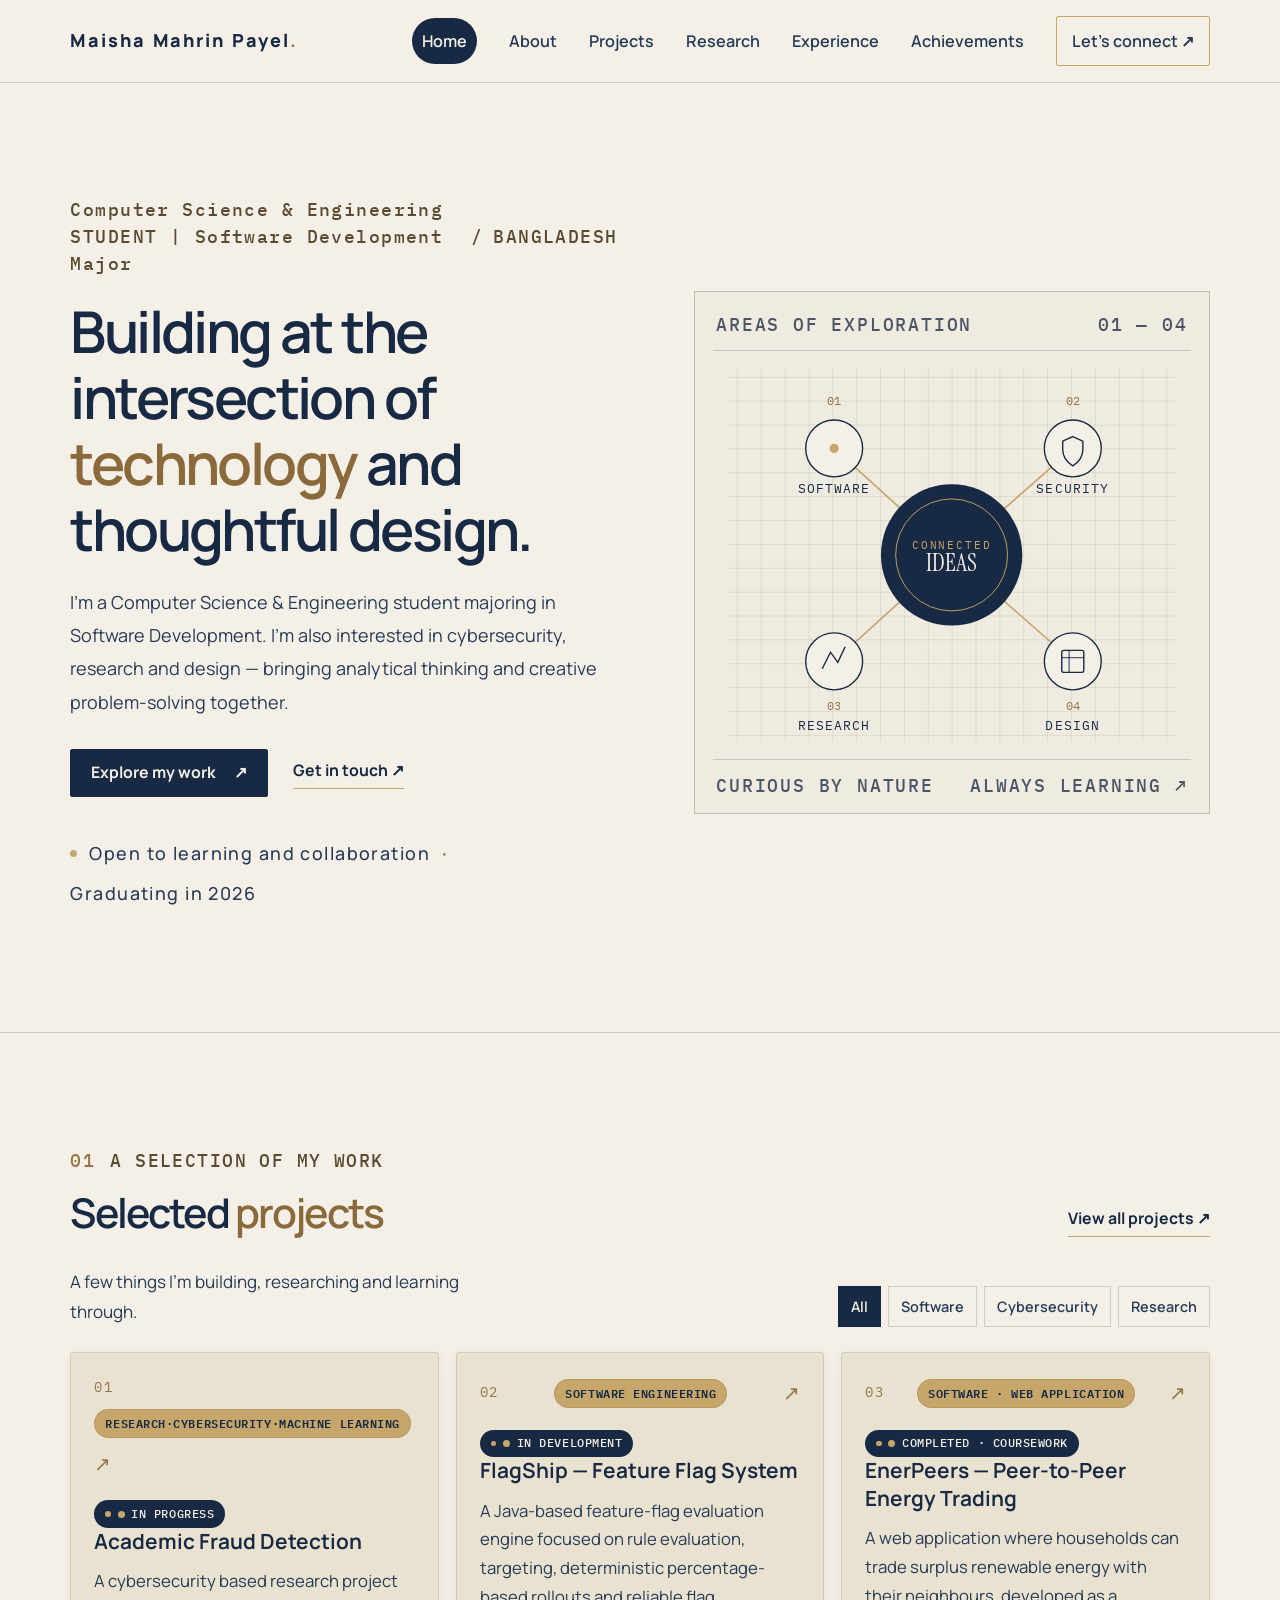
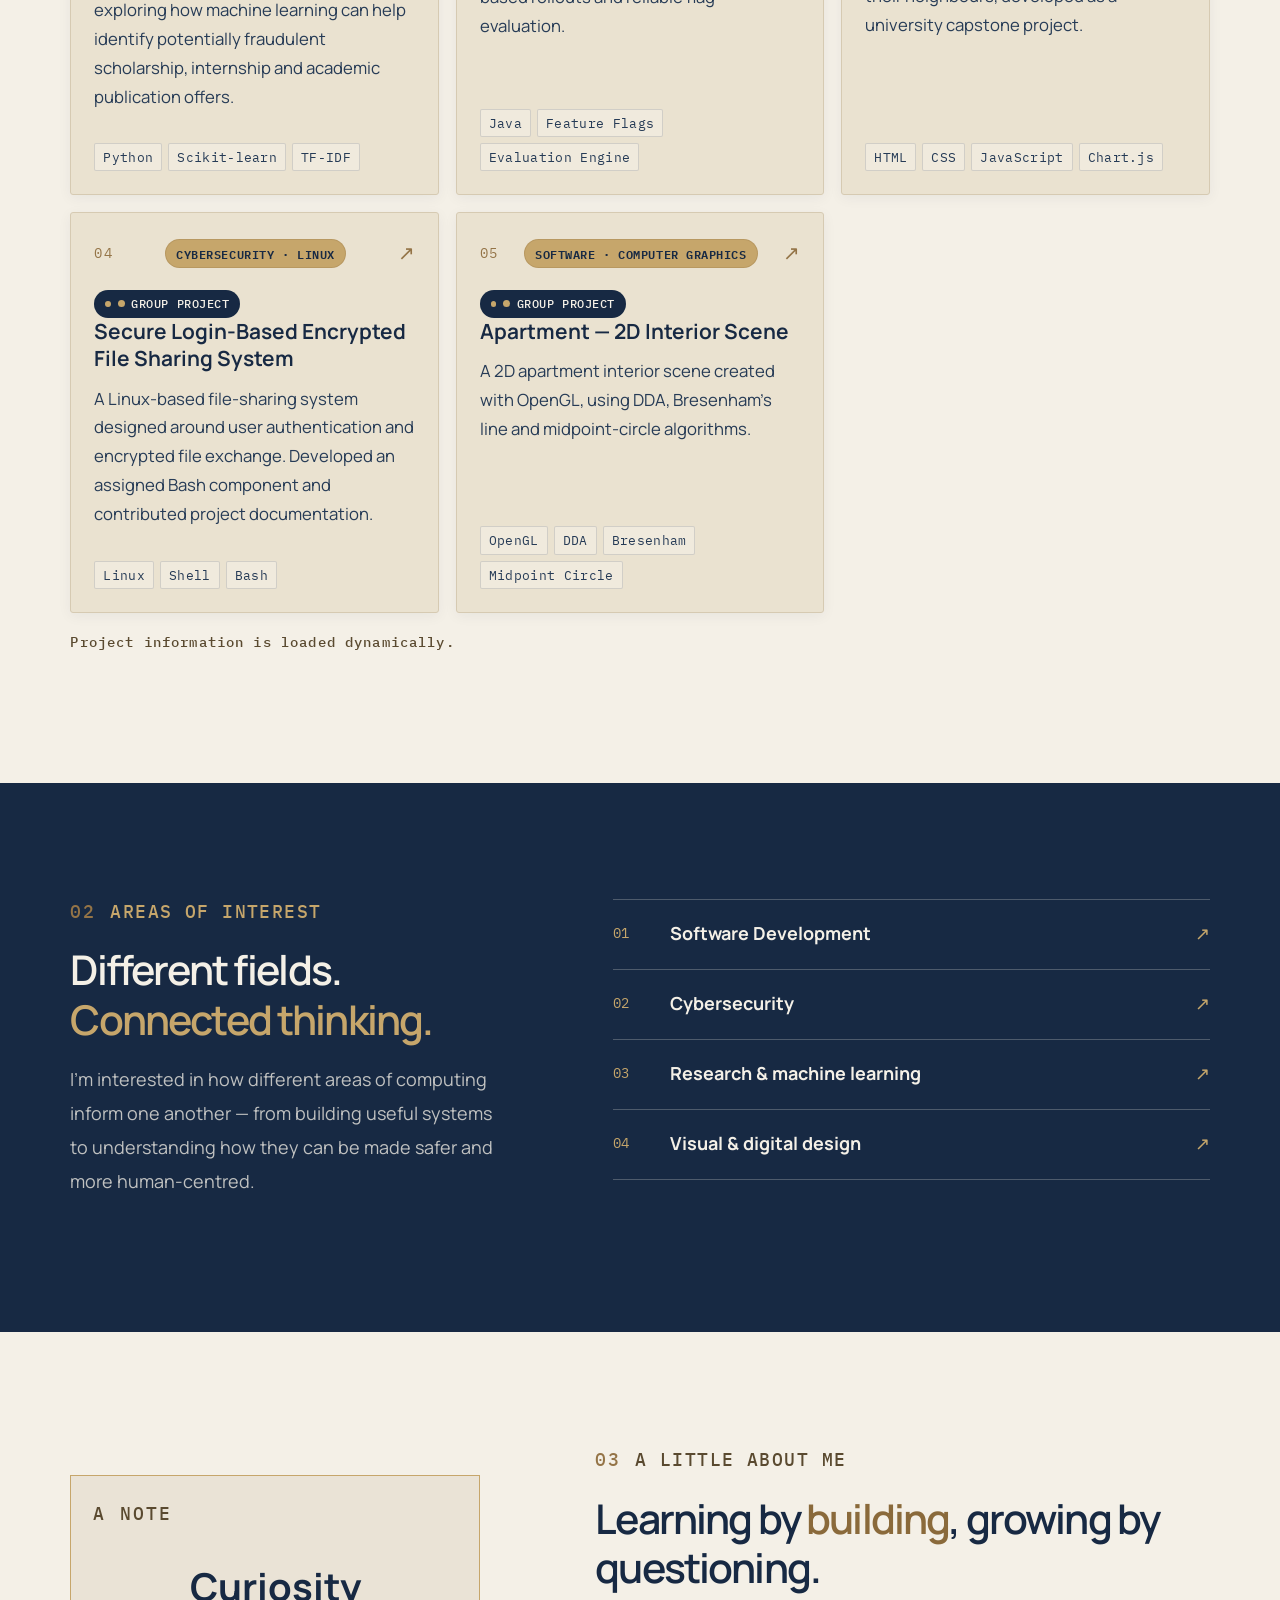
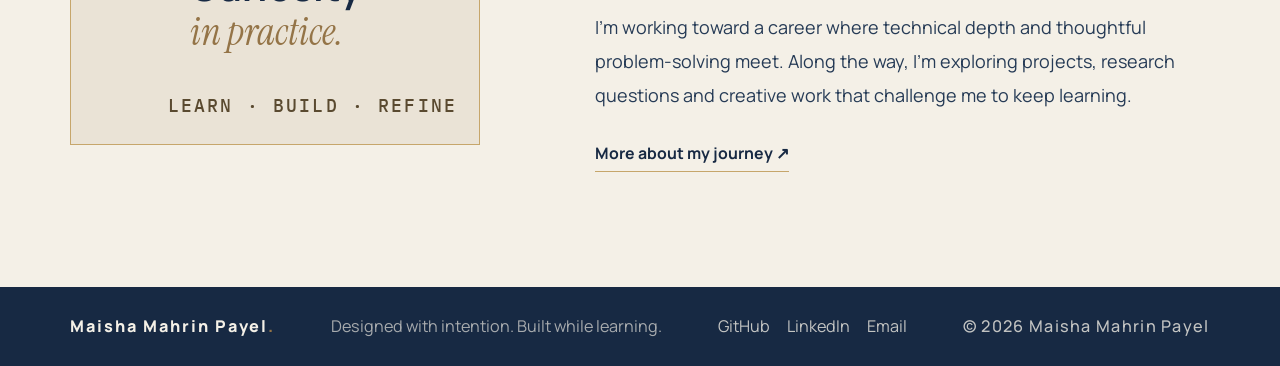
==== commit d3f52708: "Updated website" ====
--- a/index.html
+++ b/index.html
@@ -10,7 +10,7 @@
     <meta property="og:title" content="Maisha Mahrin payel | Computer Science & Engineering Student">
     <meta property="og:description" content="Personal portfolio of a Computer Science & Engineering student exploring software, cybersecurity, research and design.">
     <meta name="theme-color" content="#172943">
-    <link rel="icon" href="images/favicon.svg" type="image/svg+xml">
+    <link rel="icon" href="images/logo.png" type="image/svg+xml">
 
     <title>Maisha Mahrin Payel | Computer Science & Engineering Student | Software Development  Major</title>
 
